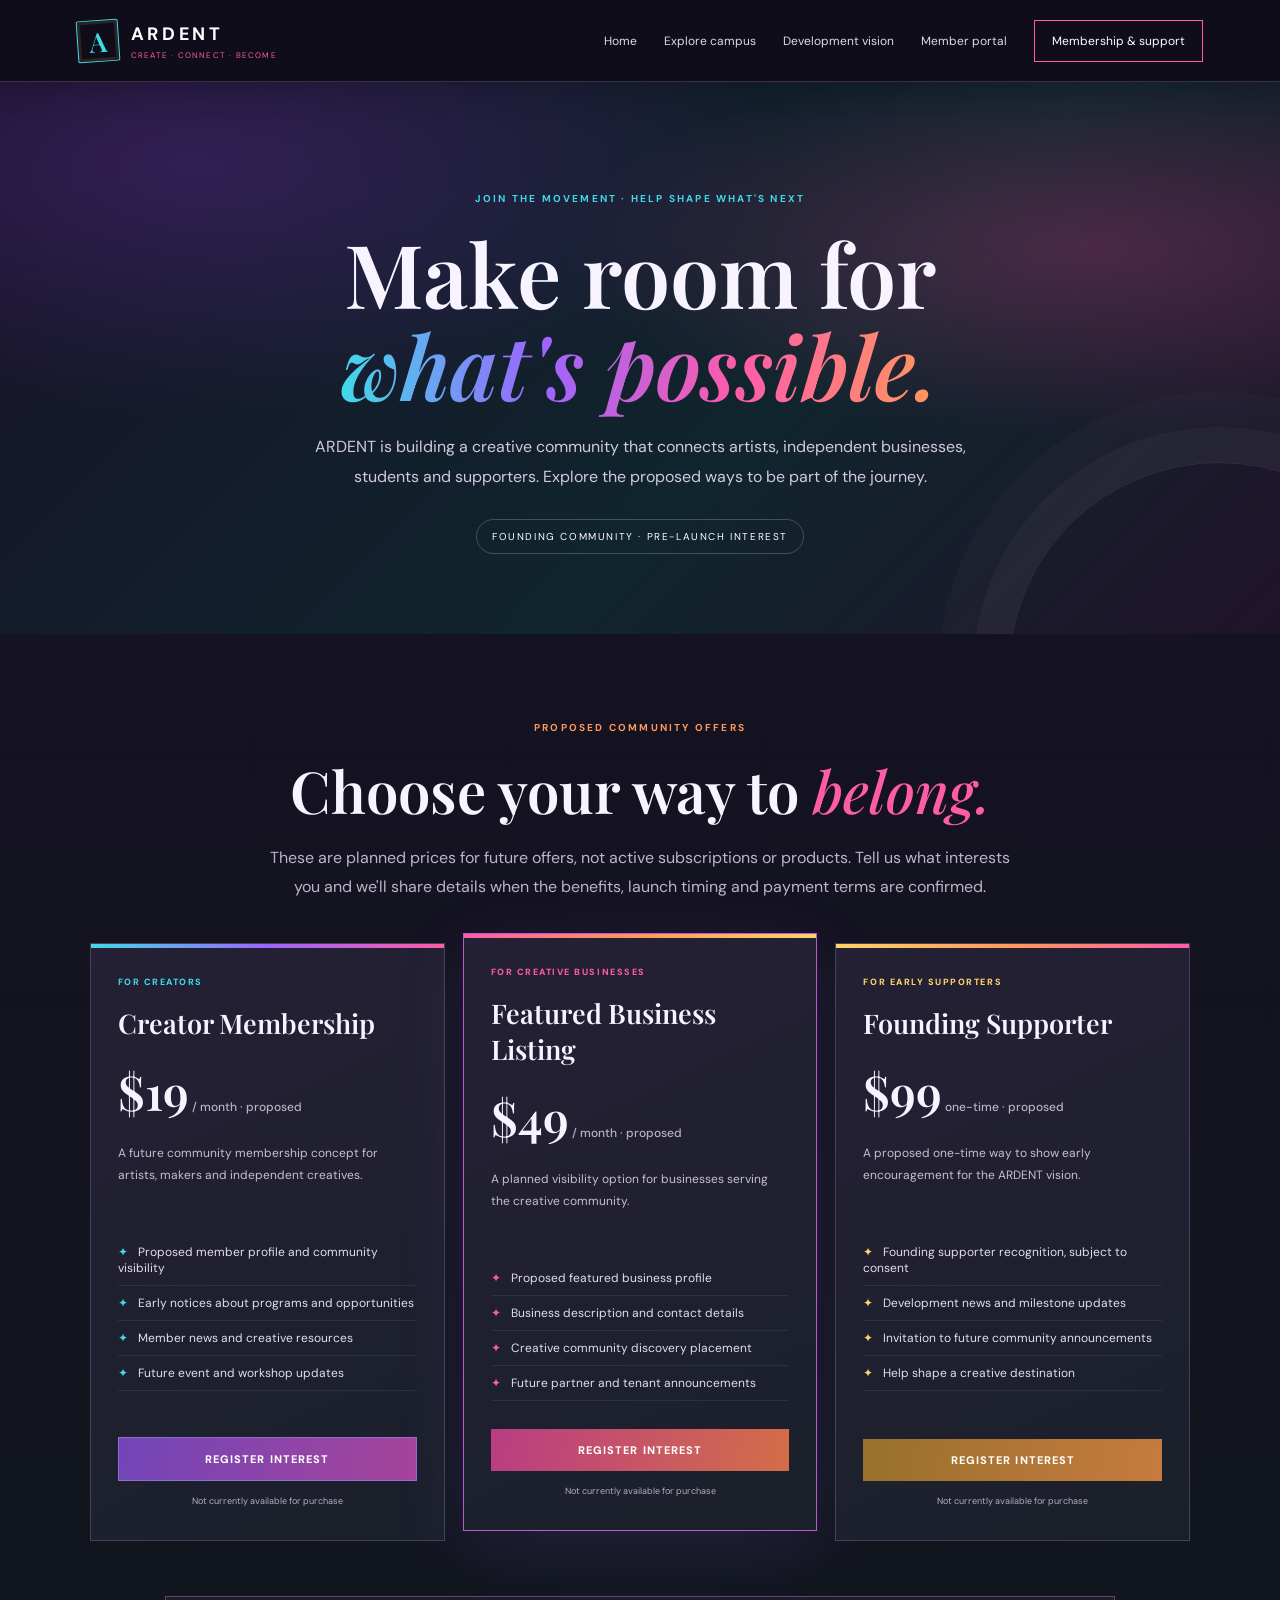
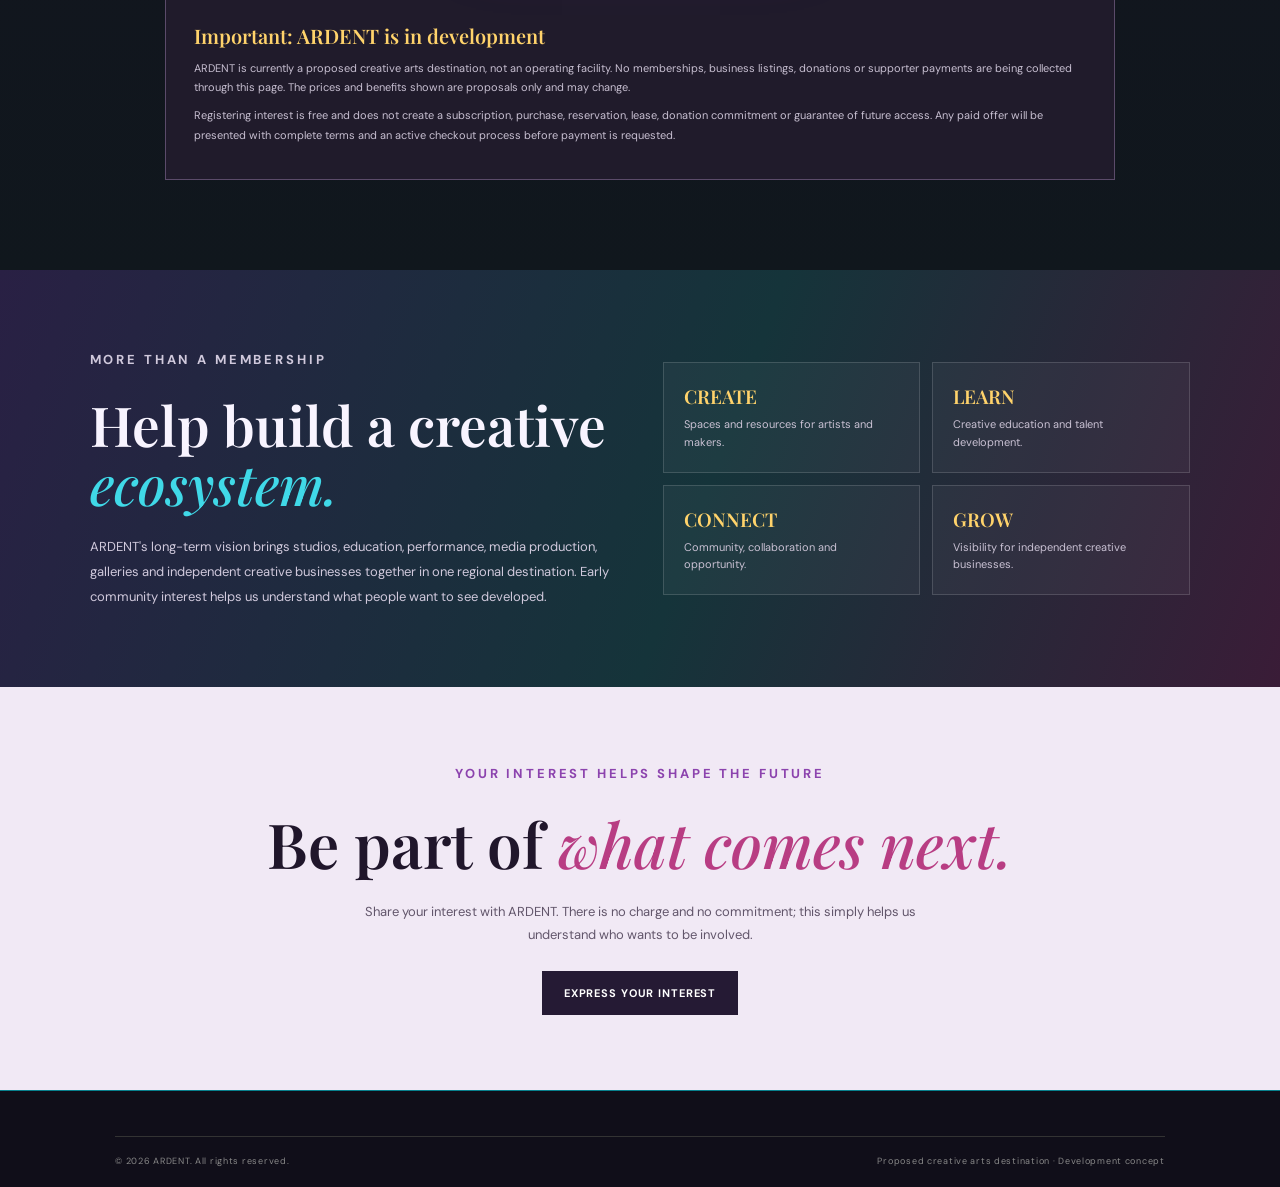
==== pricing.html @ 63521813 "Add ARDENT pre-launch membership and support page" ====
<!doctype html>
<html lang="en">
<head>
<meta charset="utf-8"><meta name="viewport" content="width=device-width,initial-scale=1">
<meta name="description" content="Explore proposed ARDENT creator membership, featured creative business visibility and founding supporter opportunities.">
<meta name="theme-color" content="#17121f">
<title>Join the ARDENT Community | Membership & Support</title>
<link rel="preconnect" href="https://fonts.googleapis.com"><link rel="preconnect" href="https://fonts.gstatic.com" crossorigin>
<link href="https://fonts.googleapis.com/css2?family=DM+Sans:wght@400;500;600;700;800&family=Playfair+Display:wght@500;600;700&display=swap" rel="stylesheet">
<link rel="stylesheet" href="styles.css">
<style>
:root{--violet:#9b65ff;--pink:#ff5ca8;--cyan:#40d9e8;--orange:#ff985c;--gold:#ffd36b}
body{background:#100e19;color:#f8f4ff}.site-header{background:rgba(16,14,25,.96);border-bottom-color:#383044}.brand-mark{border-color:var(--cyan);color:var(--cyan)}.brand small{color:var(--pink)}.nav a:hover{color:var(--cyan)}.nav-cta{border-color:var(--pink);color:#fff}
.pricing-hero{padding:100px 7vw 80px;text-align:center;background:radial-gradient(ellipse at 15% 15%,#6932a955,transparent 38%),radial-gradient(ellipse at 85% 30%,#e43f8b44,transparent 34%),linear-gradient(135deg,#171126,#10252e 60%,#201329);position:relative;overflow:hidden}.pricing-hero:after{content:"";position:absolute;width:420px;height:420px;border:1px solid #ffffff18;border-radius:50%;right:-150px;bottom:-250px;box-shadow:0 0 0 35px #ffffff08,0 0 0 70px #ffffff05}.pricing-hero .eyebrow{color:var(--cyan)}.pricing-hero h1{font:600 clamp(48px,7vw,88px)/1.04 "Playfair Display";max-width:900px;margin:22px auto}.pricing-hero h1 em{background:linear-gradient(90deg,var(--cyan),var(--violet),var(--pink),var(--orange));background-clip:text;color:transparent}.pricing-hero p:not(.eyebrow){max-width:690px;margin:0 auto;color:#d1c9e1;line-height:1.85;font-size:16px}.prelaunch-pill{display:inline-flex;margin-top:28px;padding:10px 15px;border:1px solid #ffffff35;border-radius:30px;color:#fff;font-size:10px;letter-spacing:.16em}
.pricing-main{padding:75px 7vw 90px;background:linear-gradient(180deg,#151221,#10171d)}.pricing-heading{text-align:center;max-width:760px;margin:0 auto 42px}.pricing-heading .eyebrow{color:var(--orange)}.pricing-heading h2{font-size:clamp(38px,5vw,58px)}.pricing-heading h2 em{color:var(--pink)}.pricing-heading p{color:#bcb5c9;line-height:1.8}.pricing-grid{display:grid;grid-template-columns:repeat(3,1fr);gap:18px;max-width:1200px;margin:auto}.price-card{position:relative;padding:32px 27px 30px;background:linear-gradient(155deg,#252035,#1a202a);border:1px solid #49405b;min-height:430px;display:flex;flex-direction:column;overflow:hidden}.price-card:before{content:"";position:absolute;top:0;left:0;right:0;height:4px;background:linear-gradient(90deg,var(--cyan),var(--violet),var(--pink))}.price-card:nth-child(2):before{background:linear-gradient(90deg,var(--pink),var(--orange),var(--gold))}.price-card:nth-child(3):before{background:linear-gradient(90deg,var(--gold),var(--orange),var(--pink))}.price-card.featured{transform:translateY(-10px);border-color:#b75bce;box-shadow:0 20px 65px #9b65ff20}.card-label{font-size:9px;letter-spacing:.17em;color:var(--cyan);font-weight:800}.price-card:nth-child(2) .card-label{color:var(--pink)}.price-card:nth-child(3) .card-label{color:var(--gold)}.price-card h3{font:600 27px "Playfair Display";margin:17px 0 10px}.price{font:600 48px "Playfair Display";margin:8px 0}.price small{font:500 12px "DM Sans";color:#b8b0c5}.price-card>p{font-size:12px;color:#c6bfd1;line-height:1.8;min-height:65px}.price-card ul{list-style:none;padding:0;margin:15px 0 28px}.price-card li{font-size:12px;color:#e3ddec;padding:9px 0;border-bottom:1px solid #ffffff12}.price-card li:before{content:"✦";color:var(--cyan);margin-right:10px}.price-card:nth-child(2) li:before{color:var(--pink)}.price-card:nth-child(3) li:before{color:var(--gold)}.interest-button{display:block;text-align:center;margin-top:auto;padding:14px 12px;border:1px solid #8f6bd2;background:linear-gradient(100deg,#7145b8,#a6449a);color:white;font-weight:800;font-size:11px;letter-spacing:.1em}.price-card:nth-child(2) .interest-button{background:linear-gradient(100deg,#b83d83,#d56d48);border:0}.price-card:nth-child(3) .interest-button{background:linear-gradient(100deg,#98702c,#c77b3e);border:0}.price-card .not-for-sale{font-size:9px;color:#b5adbf;text-align:center;margin:12px 0 0;min-height:0}
.value-band{padding:65px 7vw;background:linear-gradient(110deg,#292044,#15343a 55%,#3a1c37);display:grid;grid-template-columns:1fr 1fr;gap:45px;align-items:center}.value-band h2{font-size:clamp(36px,4.5vw,55px)}.value-band h2 em{color:var(--cyan)}.value-band p{color:#d0c9dc;font-size:13px;line-height:1.9}.value-points{display:grid;grid-template-columns:1fr 1fr;gap:12px}.value-points div{padding:20px;border:1px solid #ffffff25;background:#ffffff0a}.value-points b{display:block;font:600 19px "Playfair Display";color:var(--gold)}.value-points span{display:block;color:#c9c1d3;font-size:11px;margin-top:7px;line-height:1.6}
.transparency{max-width:950px;margin:55px auto 0;padding:25px 28px;border:1px solid #5b4b6a;background:#201b2b}.transparency h3{font:600 20px "Playfair Display";color:var(--gold);margin:0 0 10px}.transparency p{font-size:11px;line-height:1.8;color:#c7bfd1;margin:8px 0}
.page-cta{padding:75px 7vw;text-align:center;background:#f1e9f5;color:#20162b}.page-cta .eyebrow{color:#8c43ae}.page-cta h2{font-size:clamp(40px,5vw,62px)}.page-cta h2 em{color:#b83d83}.page-cta p{max-width:620px;margin:0 auto 25px;color:#62566b;line-height:1.8;font-size:13px}.page-cta .button{background:#251a34;color:white;border:0}
footer{background:#100e19;color:#eee}
@media(max-width:900px){.pricing-grid{grid-template-columns:1fr;max-width:560px}.price-card.featured{transform:none}.value-band{grid-template-columns:1fr;gap:20px}}
@media(max-width:700px){.pricing-hero{padding:75px 7vw 65px}.pricing-main{padding:55px 6vw}.value-band{padding:55px 7vw}.value-points{grid-template-columns:1fr 1fr}}
</style>
</head>
<body>
<header class="site-header"><a class="brand" href="index.html"><span class="brand-mark">A</span><span><b>ARDENT</b><small>CREATE · CONNECT · BECOME</small></span></a><button class="menu-toggle" type="button" aria-label="Open menu" aria-controls="primary-navigation" aria-expanded="false">☰</button><nav class="nav" id="primary-navigation"><a href="index.html">Home</a><a href="experience.html">Explore campus</a><a href="development.html">Development vision</a><a href="portal.html">Member portal</a><a class="nav-cta" href="#offers">Membership & support</a></nav></header>
<main>
<section class="pricing-hero"><p class="eyebrow">JOIN THE MOVEMENT · HELP SHAPE WHAT'S NEXT</p><h1>Make room for<br><em>what's possible.</em></h1><p>ARDENT is building a creative community that connects artists, independent businesses, students and supporters. Explore the proposed ways to be part of the journey.</p><span class="prelaunch-pill">FOUNDING COMMUNITY · PRE-LAUNCH INTEREST</span></section>
<section class="pricing-main" id="offers"><div class="pricing-heading"><p class="eyebrow">PROPOSED COMMUNITY OFFERS</p><h2>Choose your way to <em>belong.</em></h2><p>These are planned prices for future offers, not active subscriptions or products. Tell us what interests you and we'll share details when the benefits, launch timing and payment terms are confirmed.</p></div>
<div class="pricing-grid">
<article class="price-card"><span class="card-label">FOR CREATORS</span><h3>Creator Membership</h3><div class="price">$19<small> / month · proposed</small></div><p>A future community membership concept for artists, makers and independent creatives.</p><ul><li>Proposed member profile and community visibility</li><li>Early notices about programs and opportunities</li><li>Member news and creative resources</li><li>Future event and workshop updates</li></ul><a class="interest-button" href="index.html#connect">REGISTER INTEREST</a><p class="not-for-sale">Not currently available for purchase</p></article>
<article class="price-card featured"><span class="card-label">FOR CREATIVE BUSINESSES</span><h3>Featured Business Listing</h3><div class="price">$49<small> / month · proposed</small></div><p>A planned visibility option for businesses serving the creative community.</p><ul><li>Proposed featured business profile</li><li>Business description and contact details</li><li>Creative community discovery placement</li><li>Future partner and tenant announcements</li></ul><a class="interest-button" href="index.html#connect">REGISTER INTEREST</a><p class="not-for-sale">Not currently available for purchase</p></article>
<article class="price-card"><span class="card-label">FOR EARLY SUPPORTERS</span><h3>Founding Supporter</h3><div class="price">$99<small> one-time · proposed</small></div><p>A proposed one-time way to show early encouragement for the ARDENT vision.</p><ul><li>Founding supporter recognition, subject to consent</li><li>Development news and milestone updates</li><li>Invitation to future community announcements</li><li>Help shape a creative destination</li></ul><a class="interest-button" href="index.html#connect">REGISTER INTEREST</a><p class="not-for-sale">Not currently available for purchase</p></article>
</div>
<div class="transparency"><h3>Important: ARDENT is in development</h3><p>ARDENT is currently a proposed creative arts destination, not an operating facility. No memberships, business listings, donations or supporter payments are being collected through this page. The prices and benefits shown are proposals only and may change.</p><p>Registering interest is free and does not create a subscription, purchase, reservation, lease, donation commitment or guarantee of future access. Any paid offer will be presented with complete terms and an active checkout process before payment is requested.</p></div>
</section>
<section class="value-band"><div><p class="eyebrow">MORE THAN A MEMBERSHIP</p><h2>Help build a creative<br><em>ecosystem.</em></h2><p>ARDENT's long-term vision brings studios, education, performance, media production, galleries and independent creative businesses together in one regional destination. Early community interest helps us understand what people want to see developed.</p></div><div class="value-points"><div><b>CREATE</b><span>Spaces and resources for artists and makers.</span></div><div><b>LEARN</b><span>Creative education and talent development.</span></div><div><b>CONNECT</b><span>Community, collaboration and opportunity.</span></div><div><b>GROW</b><span>Visibility for independent creative businesses.</span></div></div></section>
<section class="page-cta"><p class="eyebrow">YOUR INTEREST HELPS SHAPE THE FUTURE</p><h2>Be part of <em>what comes next.</em></h2><p>Share your interest with ARDENT. There is no charge and no commitment; this simply helps us understand who wants to be involved.</p><a class="button" href="index.html#connect">EXPRESS YOUR INTEREST</a></section>
</main>
<footer><div class="footer-bottom"><span>© <span id="year"></span> ARDENT. All rights reserved.</span><span>Proposed creative arts destination · Development concept</span></div></footer>
<script>
const menuButton=document.querySelector('.menu-toggle'),nav=document.querySelector('.nav');
menuButton?.addEventListener('click',()=>{const open=nav.classList.toggle('open');menuButton.setAttribute('aria-expanded',String(open));menuButton.setAttribute('aria-label',open?'Close menu':'Open menu')});
document.querySelectorAll('.nav a').forEach(a=>a.addEventListener('click',()=>{nav.classList.remove('open');menuButton?.setAttribute('aria-expanded','false')}));
document.addEventListener('keydown',e=>{if(e.key==='Escape'){nav?.classList.remove('open');menuButton?.setAttribute('aria-expanded','false')}});
document.getElementById('year').textContent=new Date().getFullYear();
</script>
</body></html>
---- styles.css ----
*{box-sizing:border-box}html{scroll-behavior:smooth}body{margin:0;background:#f3f0e9;color:#191a1b;font-family:"DM Sans",sans-serif}a{color:inherit;text-decoration:none}.site-header{height:82px;padding:0 6vw;display:flex;align-items:center;justify-content:space-between;background:#111314;color:#fff;position:sticky;top:0;z-index:20;border-bottom:1px solid #343536}.brand{display:flex;align-items:center;gap:12px}.brand-mark{width:42px;height:42px;border:1px solid #c5a66b;color:#d3b77d;display:grid;place-items:center;font:600 27px "Playfair Display";transform:rotate(-4deg)}.brand b{display:block;letter-spacing:.2em;font-size:18px}.brand small{display:block;font-size:8px;letter-spacing:.15em;color:#c5a66b;margin-top:4px}.nav{display:flex;align-items:center;gap:27px;font-size:12px;color:#ddd}.nav a:hover{color:#d8bd83}.nav-cta{border:1px solid #b99b61;padding:12px 17px;color:#e3c98f}.menu-toggle{display:none;background:none;border:0;color:white;font-size:25px}.hero{min-height:690px;position:relative;display:flex;align-items:center;background:#151719 url("https://images.unsplash.com/photo-1506157786151-b8491531f063?auto=format&fit=crop&w=2200&q=90") center/cover;color:white}.hero-shade{position:absolute;inset:0;background:linear-gradient(90deg,rgba(8,10,11,.92),rgba(8,10,11,.58) 52%,rgba(8,10,11,.15))}.hero-content{position:relative;padding:100px 10vw;max-width:900px}.eyebrow{font-size:10px;letter-spacing:.22em;color:#b59457;font-weight:700}.hero h1,h2{font:600 clamp(42px,6vw,76px)/1.08 "Playfair Display",serif;margin:22px 0}.hero h1 em,h2 em{color:#c6a66a;font-weight:500}.hero-copy{max-width:560px;color:#d3d1cb;font-size:17px;line-height:1.8}.hero-actions{display:flex;gap:14px;margin-top:34px;flex-wrap:wrap}.button{display:inline-flex;align-items:center;justify-content:center;padding:15px 22px;font:700 11px "DM Sans";letter-spacing:.08em;text-transform:uppercase;border:1px solid transparent;cursor:pointer}.gold{background:#c4a568;color:#171717}.gold:hover{background:#d9bd83}.outline{border-color:#d0b477;color:#fff}.hero-note{position:absolute;bottom:24px;left:6vw;right:6vw;display:flex;justify-content:space-between;color:#c8c4bb;font-size:9px;letter-spacing:.17em}.section{padding:105px 9vw}.intro{text-align:center;max-width:1100px;margin:auto}.intro h2,.support-section h2{font-size:clamp(40px,5vw,62px)}.lead{max-width:720px;margin:0 auto;color:#696966;line-height:1.9;font-size:16px}.stat-row{display:grid;grid-template-columns:repeat(4,1fr);margin-top:60px;border-top:1px solid #d5d0c5;padding-top:28px}.stat-row div{display:flex;flex-direction:column;gap:8px}.stat-row strong{font:600 18px "Playfair Display";letter-spacing:.12em}.stat-row span{font-size:11px;color:#777}.dark-section{background:#171a1b;color:#f5f1e9}.section-head{display:flex;justify-content:space-between;align-items:end;gap:50px;margin-bottom:42px}.section-head h2{font-size:clamp(40px,5vw,60px);margin-bottom:0}.section-head>p{max-width:360px;color:#aaa;line-height:1.8;font-size:13px}.space-grid{display:grid;grid-template-columns:repeat(2,1fr);gap:17px}.space-card{min-height:310px;padding:28px;display:flex;flex-direction:column;justify-content:end;background:linear-gradient(0deg,rgba(0,0,0,.88),rgba(0,0,0,.06)),var(--img) center/cover;border:1px solid #444}.space-card.wide{min-height:360px}.space-card span{font-size:9px;letter-spacing:.2em;color:#d8bb7c}.space-card h3{font:600 28px "Playfair Display";margin:12px 0 6px}.space-card p{max-width:460px;color:#d1d0cb;font-size:13px;line-height:1.7;margin:0}.fine-print{font-size:10px;color:#888;margin-top:22px}.programs{background:#eeeae1}.program-list{display:grid;grid-template-columns:repeat(3,1fr);gap:1px;background:#d4cec2;border:1px solid #d4cec2}.program-list>div{background:#f3f0e9;padding:28px;min-height:190px}.program-list span{font-size:10px;color:#b18e50}.program-list h3,.support-grid h3{font:600 23px "Playfair Display";margin:20px 0 8px}.program-list p,.support-grid p{font-size:12px;line-height:1.8;color:#6f6c66}.feature{display:grid;grid-template-columns:1fr 1fr;background:#111415;color:white;min-height:500px}.feature-image{background:url("https://images.unsplash.com/photo-1470229722913-7c0e2dbbafd3?auto=format&fit=crop&w=1300&q=85") center/cover}.feature-copy{padding:80px 8vw;align-self:center}.feature-copy h2,.artist-copy h2{font-size:clamp(40px,5vw,60px)}.feature-copy p:not(.eyebrow),.artist-copy p:not(.eyebrow){font-size:14px;line-height:1.9;color:#bbb;max-width:470px}.text-link{display:inline-block;margin-top:20px;color:#d5b675;font-size:12px}.artist-section{display:grid;grid-template-columns:1fr 1fr;gap:70px;align-items:center}.artist-photo{min-height:430px;background:url("https://images.unsplash.com/photo-1524368535928-5b5e00ddc76b?auto=format&fit=crop&w=1200&q=85") center/cover}.artist-copy p:not(.eyebrow){color:#6b6963}.dark-outline{color:#191a1b;margin-top:18px}.radio-section{background:#202425;color:white;padding:85px 9vw;display:flex;align-items:center;justify-content:space-between;gap:50px}.radio-section h2{font-size:clamp(38px,5vw,58px)}.radio-section p{color:#bbb;max-width:530px;line-height:1.8;font-size:14px}.coming{font-size:9px;letter-spacing:.2em;color:#c8a96c}.radio-art{width:290px;height:230px;border:1px solid #8e7445;display:flex;flex-direction:column;justify-content:center;align-items:center;background:radial-gradient(circle,#3b3427,#171a1b 70%);color:#d4b777}.radio-art b{font:600 35px "Playfair Display";letter-spacing:.1em;text-align:center;margin:8px}.radio-art small{font-size:8px;letter-spacing:.2em}.sound-bars{font-size:22px;letter-spacing:5px}.support-section{text-align:center}.support-section .lead{margin-bottom:45px}.support-grid{display:grid;grid-template-columns:repeat(3,1fr);gap:18px;text-align:left}.support-grid>div{padding:28px;border:1px solid #d5d0c5}.support-grid h3{margin-top:0}.connect-section{background:#1a1d1e;color:white;display:grid;grid-template-columns:1fr 1fr;gap:80px}.connect-section h2{font-size:clamp(40px,5vw,60px)}.connect-section>div>p:not(.eyebrow){color:#bbb;line-height:1.9;font-size:14px;max-width:440px}.contact-form{display:grid;gap:16px}.contact-form label{display:grid;gap:8px;font-size:11px;color:#d7d2c7}.contact-form input,.contact-form select,.contact-form textarea{width:100%;padding:14px;background:#25292a;border:1px solid #454849;color:white;font:13px "DM Sans"}.contact-form textarea{resize:vertical}.contact-form .button{width:max-content}.form-note{font-size:10px;line-height:1.6;color:#9d9d96}footer{background:#0d0f10;color:white;padding:45px 9vw 20px}footer>p{font-size:11px;color:#999;margin:18px 0 38px}.footer-bottom{display:flex;justify-content:space-between;border-top:1px solid #333;padding-top:18px;color:#888;font-size:9px;letter-spacing:.08em}
@media(max-width:900px){.nav{gap:14px}.nav a{font-size:10px}.section{padding:75px 6vw}.hero-content{padding:90px 7vw}.section-head{display:block}.section-head>p{margin-top:20px}.connect-section{gap:35px}.artist-section{gap:35px}}
@media(max-width:700px){.site-header{height:70px;padding:0 5vw}.menu-toggle{display:block}.nav{display:none;position:absolute;top:70px;left:0;right:0;background:#111314;padding:20px 6vw 28px;flex-direction:column;align-items:flex-start}.nav.open{display:flex}.hero{min-height:650px}.hero-content{padding:80px 7vw}.hero-note span:last-child{display:none}.stat-row{grid-template-columns:repeat(2,1fr);gap:28px}.space-grid,.program-list,.feature,.artist-section,.connect-section,.support-grid{grid-template-columns:1fr}.space-card,.space-card.wide{min-height:280px}.feature-image{min-height:300px}.artist-photo{min-height:330px;grid-row:1}.radio-section{padding:70px 7vw;display:block}.radio-art{margin:35px auto 0;max-width:100%}.connect-section{gap:45px}.footer-bottom{gap:12px;flex-direction:column}.hero h1{font-size:48px}}
/* ARDENT portal additions */
.portal-link{color:#d5b675}

/* Professional presentation refinements */
:root{scroll-padding-top:88px}
.site-header{box-shadow:0 8px 30px rgba(0,0,0,.16);backdrop-filter:blur(14px)}
.brand-mark{border-radius:2px;box-shadow:inset 0 0 0 3px rgba(197,166,107,.12)}
.nav a{transition:color .2s ease}
.nav a:not(.nav-cta):hover{color:#d8bd83}
.nav-cta{transition:background .2s ease,color .2s ease}
.nav-cta:hover{background:#c4a568;color:#111}
.hero{min-height:min(780px,calc(100vh - 82px));background-position:center 42%}
.hero-content{max-width:980px}
.hero h1{letter-spacing:-.035em;text-shadow:0 4px 24px rgba(0,0,0,.22)}
.hero-status{display:flex;align-items:center;gap:9px;margin-top:34px;color:#d9d4c8;font-size:9px;letter-spacing:.16em}
.status-dot{width:7px;height:7px;border-radius:50%;background:#c5a66b;box-shadow:0 0 0 5px rgba(197,166,107,.14)}
.button{transition:transform .2s ease,background .2s ease,border-color .2s ease}
.button:hover{transform:translateY(-2px)}
.space-card{position:relative;overflow:hidden;transition:transform .25s ease,border-color .25s ease}
.space-card:hover{transform:translateY(-4px);border-color:#c5a66b}
.space-card:before{content:"";position:absolute;inset:0;background:linear-gradient(0deg,rgba(0,0,0,.16),transparent 55%);pointer-events:none}
.space-card>*{position:relative}
.program-list>div,.support-grid>div{transition:transform .2s ease,box-shadow .2s ease}
.program-list>div:hover,.support-grid>div:hover{transform:translateY(-3px);box-shadow:0 12px 30px rgba(0,0,0,.07)}
.vision-section{background:#e7e2d8;display:grid;grid-template-columns:.9fr 1.1fr;gap:65px;align-items:center}
.vision-heading h2,.faq-section h2{font-size:clamp(40px,5vw,62px)}
.vision-heading>p:last-child{max-width:460px;color:#69665f;font-size:14px;line-height:1.9}
.vision-columns{display:grid;gap:12px}
.vision-columns article{padding:22px 24px;background:#f4f1ea;border-left:2px solid #b99b61}
.vision-columns span{font-size:9px;letter-spacing:.17em;color:#9b7a43}
.vision-columns h3{font:600 22px "Playfair Display";margin:10px 0 6px}
.vision-columns p{font-size:12px;line-height:1.75;color:#6f6c66;margin:0}
.faq-section{background:#f7f5f0}
.faq-section h2{margin-bottom:36px}
.faq-list{max-width:900px;border-top:1px solid #d7d1c6}
.faq-list details{border-bottom:1px solid #d7d1c6;padding:20px 4px}
.faq-list summary{cursor:pointer;list-style:none;font:600 19px "Playfair Display";position:relative;padding-right:35px}
.faq-list summary::-webkit-details-marker{display:none}
.faq-list summary:after{content:"+";position:absolute;right:8px;top:-3px;color:#a17e43;font:400 25px "DM Sans"}
.faq-list details[open] summary:after{content:"−"}
.faq-list details p{max-width:760px;color:#69665f;font-size:13px;line-height:1.85;margin:14px 0 2px}
.contact-form input:focus,.contact-form select:focus,.contact-form textarea:focus,.portal-card input:focus,.portal-card select:focus,.portal-card textarea:focus{outline:2px solid #c5a66b;outline-offset:2px}
footer{border-top:1px solid #9a7b4a}
@media(max-width:700px){.hero{min-height:650px}.hero-status{font-size:8px;line-height:1.6}.vision-section{grid-template-columns:1fr;gap:30px}.faq-list summary{font-size:17px}}
@media(prefers-reduced-motion:reduce){html{scroll-behavior:auto}*,*:before,*:after{transition:none!important;animation:none!important}}

/* Immersive destination experience */
.experience-band{padding:90px 9vw;background:#d9d1c2;display:grid;grid-template-columns:1fr 1fr;gap:8vw;align-items:center}
.experience-band h2,.roadmap-section h2,.footer-cta h2{font:600 clamp(42px,5vw,64px)/1.08 "Playfair Display";margin:18px 0}
.experience-band h2 em,.roadmap-section h2 em,.footer-cta h2 em{color:#9b7942}
.experience-band p,.roadmap-section>div>p:not(.eyebrow){max-width:520px;color:#5f5b54;line-height:1.9;font-size:14px}
.experience-stats{display:grid;grid-template-columns:1fr 1fr;gap:12px}
.experience-stats div{padding:24px;background:rgba(255,255,255,.48);border:1px solid rgba(125,99,57,.2)}
.experience-stats b{display:block;font:600 23px "Playfair Display";letter-spacing:.1em}
.experience-stats span{display:block;margin-top:7px;color:#68645c;font-size:11px}
.space-explorer{margin:0 0 45px;border:1px solid #494949;background:#202425}
.explorer-tabs{display:flex;flex-wrap:wrap;border-bottom:1px solid #494949}
.explorer-tab{padding:17px 22px;border:0;border-right:1px solid #494949;background:transparent;color:#bbb;font:600 11px "DM Sans";cursor:pointer}
.explorer-tab.active{background:#c4a568;color:#171717}
.explorer-panel{display:grid;grid-template-columns:.9fr 1.1fr;min-height:300px;transition:opacity .18s ease}
.explorer-panel.changing{opacity:.45}
.explorer-panel>div{padding:38px;align-self:center}
.explorer-panel h3{font:600 36px "Playfair Display";margin:13px 0}
.explorer-panel p{color:#c4c1b9;line-height:1.8;font-size:13px}
.explorer-panel small{color:#c5a66b;font-size:9px;letter-spacing:.16em}
.explorer-panel img{width:100%;height:100%;min-height:300px;object-fit:cover}
.roadmap-section{background:#eeeae1;display:grid;grid-template-columns:.8fr 1.2fr;gap:8vw;align-items:center}
.roadmap{border-top:1px solid #d0c8b9}
.roadmap article{display:grid;grid-template-columns:38px 1fr auto;gap:15px;align-items:center;padding:22px 0;border-bottom:1px solid #d0c8b9}
.roadmap article>span{font:600 20px "Playfair Display";color:#a17e43}
.roadmap article b{font-size:10px;letter-spacing:.13em}
.roadmap article p{font-size:11px;color:#77736c;margin:7px 0 0;line-height:1.6}
.roadmap article small{font-size:8px;letter-spacing:.1em;color:#987a4c}
.footer-cta{padding:30px 0 55px;margin-bottom:35px;border-bottom:1px solid #353535}
.footer-cta h2{color:#f5f1e9}
@media(max-width:700px){.experience-band,.roadmap-section{grid-template-columns:1fr;gap:30px}.experience-band{padding:65px 7vw}.explorer-tabs{display:grid;grid-template-columns:1fr 1fr}.explorer-tab{border-bottom:1px solid #494949;padding:14px 9px}.explorer-panel{grid-template-columns:1fr}.explorer-panel img{grid-row:1;min-height:220px;max-height:260px}.explorer-panel>div{padding:25px}.roadmap article{grid-template-columns:28px 1fr}.roadmap article small{grid-column:2}.experience-stats{gap:8px}.experience-stats div{padding:18px}}


/* ARDENT destination-level experience */
.pathways-section{background:#171a1b;color:#f4f0e8}
.pathways-heading{max-width:760px;margin-bottom:44px}
.pathways-heading h2{font-size:clamp(42px,5.2vw,66px)}
.pathways-heading>p:last-child{max-width:590px;color:#bcb9b1;line-height:1.9;font-size:14px}
.pathways-grid{display:grid;grid-template-columns:repeat(4,1fr);gap:12px}
.pathway-card{min-height:300px;padding:25px 22px;display:flex;flex-direction:column;align-items:flex-start;text-align:left;background:#222728;border:1px solid #414545;color:#f4f0e8;cursor:pointer;transition:transform .25s ease,border-color .25s ease,background .25s ease}
.pathway-card:hover,.pathway-card:focus-visible{transform:translateY(-5px);border-color:#c5a66b;background:#292d2d;outline:none}
.pathway-number{font-size:9px;letter-spacing:.17em;color:#c5a66b}
.pathway-icon{font:400 38px "Playfair Display";color:#d4b777;margin:28px 0 17px}
.pathway-card strong{font:600 22px "Playfair Display";margin-bottom:10px}
.pathway-card>span:not(.pathway-number):not(.pathway-icon){font-size:11px;line-height:1.8;color:#bdbab2}
.pathway-card>b{font-size:8px;letter-spacing:.12em;color:#d4b777;margin-top:auto;padding-top:24px}
@media(max-width:900px){.pathways-grid{grid-template-columns:repeat(2,1fr)}}
@media(max-width:520px){.pathways-grid{grid-template-columns:1fr}.pathway-card{min-height:245px}}

/* Destination experience: tour, conceptual floor plan and department pages */
.immersive-section{background:#f7f5f0}.tour-feature{background:#171a1b;color:#fff}.tour-feature>img{display:block;width:100%;height:420px;object-fit:cover;opacity:.88}.tour-caption{display:grid;grid-template-columns:90px 1fr auto;gap:20px;align-items:center;padding:24px 28px}.tour-caption>span{font-size:10px;color:#c5a66b;letter-spacing:.15em}.tour-caption h3{font:600 27px 'Playfair Display';margin:0 0 6px}.tour-caption p{font-size:12px;color:#bbb;margin:0;line-height:1.7}.tour-controls{display:flex;gap:8px}.tour-controls button{width:42px;height:42px;border:1px solid #b99b61;background:none;color:#e0c58d;font-size:20px;cursor:pointer}.tour-dots{display:flex;gap:8px;margin-top:15px}.tour-dot{width:27px;height:4px;border:0;background:#c9c2b4;cursor:pointer}.tour-dot.active{background:#a17e43}.floorplan-section,.portal-paths{background:#202425;color:#f5f1e9}.floorplan-wrap{display:grid;grid-template-columns:1.5fr .7fr;gap:25px}.floorplan-map{min-height:420px;position:relative;background:#303637;background-image:linear-gradient(#ffffff0b 1px,transparent 1px),linear-gradient(90deg,#ffffff0b 1px,transparent 1px);background-size:22px 22px;border:1px solid #555}.plan-zone{position:absolute;left:var(--x);top:var(--y);width:var(--w);height:var(--h);border:1px solid #c5a66b;background:#c5a66b20;color:#f4ead4;font:700 9px 'DM Sans';letter-spacing:.08em;padding:7px;cursor:pointer}.plan-zone.active,.plan-zone:hover{background:#c5a66b;color:#171a1b}.plan-detail{padding:30px;background:#2a3030;border:1px solid #4a5050;display:flex;flex-direction:column;justify-content:center}.plan-detail h3{font:600 31px 'Playfair Display';margin:15px 0}.plan-detail p{font-size:13px;line-height:1.8;color:#c4c1b9}.plan-detail small{margin-top:20px;font-size:8px;letter-spacing:.13em;color:#c5a66b}.department-section{background:#e9e4da}.department-section h2,.portal-paths h2{font-size:clamp(42px,5vw,64px)}.department-grid{display:grid;grid-template-columns:repeat(3,1fr);gap:1px;background:#d1c9ba;border:1px solid #d1c9ba;margin-top:35px}.department-grid article{background:#f3f0e9;padding:28px;min-height:190px}.department-grid article>span{font-size:10px;color:#a17e43}.department-grid h3{font:600 23px 'Playfair Display';margin:20px 0 8px}.department-grid p{font-size:12px;line-height:1.8;color:#6f6c66}.portal-path-grid{display:grid;grid-template-columns:repeat(4,1fr);gap:12px;margin-top:35px}.portal-path-grid a{padding:23px;border:1px solid #4a4d4b;background:#222728}.portal-path-grid a:hover{border-color:#c5a66b}.portal-path-grid b,.portal-path-grid span{display:block}.portal-path-grid b{font-size:10px;letter-spacing:.13em;color:#d4b777}.portal-path-grid span{font-size:11px;color:#c2beb5;margin-top:12px;line-height:1.7}@media(max-width:800px){.floorplan-wrap{grid-template-columns:1fr}.floorplan-map{min-height:370px}.portal-path-grid{grid-template-columns:repeat(2,1fr)}.department-grid{grid-template-columns:repeat(2,1fr)}.tour-caption{grid-template-columns:1fr auto}.tour-caption>span{grid-column:1/-1}.tour-feature>img{height:290px}}@media(max-width:520px){.department-grid,.portal-path-grid{grid-template-columns:1fr}.floorplan-map{min-height:320px}.plan-zone{font-size:7px;letter-spacing:0}.tour-caption{padding:18px}.tour-caption h3{font-size:22px}}

/* ARDENT ARTISTIC PALETTE — expressive jewel tones, warm paper and gallery-inspired accents */
:root{--ardent-ink:#191725;--ardent-plum:#30233d;--ardent-teal:#286b68;--ardent-coral:#d97761;--ardent-amber:#e5b85f;--ardent-lilac:#b7a2c9;--ardent-paper:#f5f0e7;--ardent-line:rgba(48,35,61,.18)}
body{background:var(--ardent-paper);color:var(--ardent-ink)}
.site-header{background:var(--ardent-ink);border-bottom-color:rgba(183,162,201,.3)}
.brand-mark{border-color:var(--ardent-amber);color:var(--ardent-amber);box-shadow:inset 0 0 0 3px rgba(229,184,95,.13)}
.brand small,.nav-cta,.portal-link{color:var(--ardent-amber)}
.nav a:hover,.nav a:not(.nav-cta):hover{color:#e8a08b}.nav-cta{border-color:var(--ardent-amber)}.nav-cta:hover{background:var(--ardent-amber);color:var(--ardent-ink)}
.hero-shade{background:linear-gradient(100deg,rgba(25,23,37,.94),rgba(48,35,61,.70) 52%,rgba(40,107,104,.22))}
.eyebrow,.dev-kicker,.x-hero .eyebrow{color:var(--ardent-coral)}
.hero h1 em,h2 em,.dev-hero h1 em,.x-hero h1 em{color:var(--ardent-amber)}
.gold{background:var(--ardent-amber);color:var(--ardent-ink)}.gold:hover{background:#f0cc7c}.outline{border-color:var(--ardent-lilac)}
.hero-status .status-dot{background:var(--ardent-coral);box-shadow:0 0 0 5px rgba(217,119,97,.18)}
.experience-band{background:linear-gradient(125deg,#e7d9c9 0%,#d7d2df 52%,#c9dfd9 100%)}
.experience-band h2 em,.roadmap-section h2 em,.footer-cta h2 em{color:var(--ardent-teal)}
.experience-stats div{background:rgba(255,255,255,.58);border-color:rgba(48,35,61,.16)}
.dark-section,.pathways-section,.floorplan-section,.portal-paths{background:var(--ardent-ink);color:#f8f3ed}
.space-explorer,.tour-feature{background:var(--ardent-plum);border-color:rgba(183,162,201,.35)}
.explorer-tab.active{background:var(--ardent-teal);color:#fff}
.space-card{border-color:rgba(229,184,95,.42)}.space-card span,.coming,.text-link{color:var(--ardent-amber)}
.programs,.department-section{background:#eee7dc}.program-list{background:#d6c8c0;border-color:#d6c8c0}
.program-list>div,.department-grid article{background:#faf6ef}.program-list span,.department-grid article>span{color:var(--ardent-teal)}
.feature,.radio-section{background:var(--ardent-plum)}
.radio-art{border-color:var(--ardent-coral);background:radial-gradient(circle,#4d3a55,#211b2b 72%);color:var(--ardent-amber)}
.vision-section{background:linear-gradient(120deg,#e8e0d7,#d8e2dc)}.vision-columns article{background:#faf6ef;border-left-color:var(--ardent-coral)}
.support-grid>div{border-color:var(--ardent-line)}
.pathway-card{background:#282438;border-color:#55465f}.pathway-card:hover,.pathway-card:focus-visible{border-color:var(--ardent-coral);background:#352b43}
.pathway-number,.pathway-icon,.pathway-card>b{color:var(--ardent-amber)}
.tour-caption{background:var(--ardent-plum)}.tour-controls button{border-color:var(--ardent-coral);color:#f0c5a9}.tour-dot.active{background:var(--ardent-coral)}
.floorplan-map{background-color:#292637;border-color:#685b70}.plan-zone{border-color:var(--ardent-amber);background:rgba(229,184,95,.14)}
.plan-zone.active,.plan-zone:hover{background:var(--ardent-amber);color:var(--ardent-ink)}.plan-detail{background:#30283b;border-color:#5d5066}
.portal-path-grid a{background:#282438;border-color:#55465f}.portal-path-grid a:hover{border-color:var(--ardent-coral)}
.connect-section{background:var(--ardent-ink)}.contact-form input,.contact-form select,.contact-form textarea{background:#292637;border-color:#62566b}
.contact-form input:focus,.contact-form select:focus,.contact-form textarea:focus{outline-color:var(--ardent-coral)}
footer{background:#12111c;border-top-color:var(--ardent-teal)}
.dev-hero{background-image:linear-gradient(100deg,rgba(25,23,37,.94),rgba(48,35,61,.68)),url('https://images.unsplash.com/photo-1501386761578-eac5c94b800a?auto=format&fit=crop&w=2000&q=90')}
.dev-section.dark{background:var(--ardent-ink)}.dev-grid{background:#d8cfc6;border-color:#d8cfc6}.dev-grid article{background:#faf6ef}
.dev-grid article span,.phase span{color:var(--ardent-teal)}.model-card{background:#292438;border-color:#5c5067}
.dev-cta{background:linear-gradient(110deg,#e5b85f,#e8a08b);color:var(--ardent-ink)}
.x-hero{background-color:var(--ardent-ink)}.x-zone:hover{border-color:var(--ardent-coral)}.x-zone span,.x-zone small{color:var(--ardent-amber)}
.x-section{background:var(--ardent-ink)}.x-section.light{background:#f0e9df;color:var(--ardent-ink)}
.x-path{background:#292438;border-color:#55465f}.x-path b{color:var(--ardent-amber)}
.x-visit{background:linear-gradient(115deg,#e5b85f,#d97761);color:var(--ardent-ink)}
.faq-section{background:#f8f4ed}.faq-list summary:after{color:var(--ardent-teal)}
@media(max-width:700px){.nav{background:var(--ardent-ink)}}


/* ARDENT CREATIVE COLOR STORY — vivid, contemporary arts-district palette */
:root{
  --ardent-ink:#17152b;
  --ardent-plum:#35204f;
  --ardent-teal:#087f8c;
  --ardent-coral:#ff6b5e;
  --ardent-amber:#ffc857;
  --ardent-lilac:#c5a3ff;
  --ardent-paper:#fff7ed;
  --ardent-line:rgba(53,32,79,.2);
  --ardent-blue:#4263eb;
  --ardent-pink:#ed5ab3;
  --ardent-lime:#b8d94b;
}
body{background:var(--ardent-paper);color:var(--ardent-ink)}
.site-header{background:linear-gradient(100deg,#17152b 0%,#35204f 65%,#174d61 100%)}
.brand-mark{border-color:var(--ardent-pink);color:var(--ardent-amber)}
.brand small,.nav-cta,.portal-link{color:var(--ardent-amber)}
.nav a:hover,.nav a:not(.nav-cta):hover{color:#ff9bd8}
.hero-shade{background:linear-gradient(105deg,rgba(23,21,43,.96),rgba(53,32,79,.78) 48%,rgba(8,127,140,.35))}
.eyebrow,.dev-kicker,.x-hero .eyebrow{color:#ff8a75}
.hero h1 em,h2 em,.dev-hero h1 em,.x-hero h1 em{color:#ffc857}
.gold{background:linear-gradient(110deg,#ffc857,#ff8a75);color:#21172d}
.outline{border-color:#c5a3ff}
.experience-band{background:linear-gradient(120deg,#ffe0c2 0%,#e8d8ff 48%,#c7f0e7 100%)}
.experience-band h2 em,.roadmap-section h2 em,.footer-cta h2 em{color:#087f8c}
.dark-section,.pathways-section,.floorplan-section,.portal-paths{background:linear-gradient(130deg,#17152b,#302044 72%,#173c4b);color:#fff8f0}
.space-explorer,.tour-feature{background:#35204f;border-color:rgba(197,163,255,.45)}
.explorer-tab.active{background:#087f8c;color:white}
.space-card{border-color:rgba(255,200,87,.58)}
.space-card span,.coming,.text-link{color:#ffc857}
.programs,.department-section{background:#fff0df}
.program-list{background:#dfc8d7;border-color:#dfc8d7}
.program-list>div,.department-grid article{background:#fffaf3}
.program-list span,.department-grid article>span{color:#087f8c}
.feature,.radio-section{background:linear-gradient(120deg,#35204f,#1d5260)}
.radio-art{border-color:#ff6b5e;background:radial-gradient(circle,#61406f,#21172f 72%);color:#ffc857}
.vision-section{background:linear-gradient(120deg,#f8dfd7,#e4d8f6 55%,#d3eee5)}
.vision-columns article{background:#fffaf3;border-left-color:#ed5ab3}
.pathway-card{background:#29213e;border-color:#68527d}
.pathway-card:hover,.pathway-card:focus-visible{border-color:#ff6b5e;background:#3a2b50}
.pathway-number,.pathway-icon,.pathway-card>b{color:#ffc857}
.tour-caption{background:#35204f}
.tour-controls button{border-color:#ff6b5e;color:#ffc3b9}
.tour-dot.active{background:#ed5ab3}
.floorplan-map{background-color:#29213e;border-color:#68527d}
.plan-zone{border-color:#ffc857;background:rgba(255,200,87,.16)}
.plan-zone.active,.plan-zone:hover{background:#ffc857;color:#17152b}
.plan-detail{background:#352747;border-color:#725c85}
.portal-path-grid a{background:#29213e;border-color:#68527d}
.portal-path-grid a:hover{border-color:#ff6b5e}
.connect-section{background:linear-gradient(120deg,#17152b,#35204f)}
.contact-form input,.contact-form select,.contact-form textarea{background:#29213e;border-color:#68527d}
.contact-form input:focus,.contact-form select:focus,.contact-form textarea:focus{outline-color:#ed5ab3}
footer{background:#12101f;border-top-color:#087f8c}
.dev-hero{background-image:linear-gradient(105deg,rgba(23,21,43,.95),rgba(53,32,79,.72)),url('https://images.unsplash.com/photo-1501386761578-eac5c94b800a?auto=format&fit=crop&w=2000&q=90')}
.dev-section.dark{background:#17152b}
.dev-grid{background:#dfc8d7;border-color:#dfc8d7}
.dev-grid article{background:#fffaf3}
.dev-grid article span,.phase span{color:#087f8c}
.model-card{background:#29213e;border-color:#68527d}
.dev-cta,.x-visit{background:linear-gradient(110deg,#ffc857,#ff8a75 52%,#ed5ab3);color:#21172d}
.x-hero{background-color:#17152b}
.x-zone:hover{border-color:#ff6b5e}
.x-zone span,.x-zone small{color:#ffc857}
.x-section{background:#17152b}
.x-section.light{background:#fff0df;color:#17152b}
.x-path{background:#29213e;border-color:#68527d}
.x-path b{color:#ffc857}
.faq-section{background:#fffaf3}
.faq-list summary:after{color:#087f8c}
@media(max-width:700px){.nav{background:#21172f}}


/* ARDENT ART-DISTRICT SIGNATURE — bolder color, expressive gradients and gallery energy */
:root{
 --ardent-violet:#6d35c7;--ardent-electric:#2878ff;--ardent-hotpink:#f044a5;
 --ardent-tangerine:#ff7043;--ardent-cyan:#27c6c9;--ardent-sun:#ffd447;
}
.hero{background-color:#17152b}
.hero-shade{background:
 radial-gradient(ellipse at 78% 22%,rgba(240,68,165,.34),transparent 34%),
 radial-gradient(ellipse at 70% 85%,rgba(39,198,201,.28),transparent 36%),
 linear-gradient(105deg,rgba(23,21,43,.97),rgba(53,32,79,.76) 50%,rgba(40,120,255,.22))}
.hero h1 em{background:linear-gradient(90deg,#ffd447,#ff7043 48%,#f044a5);-webkit-background-clip:text;background-clip:text;color:transparent}
.hero .eyebrow,.section .eyebrow{color:#ff806f}
.button.gold{background:linear-gradient(105deg,#ffd447,#ff9b50 55%,#f044a5);box-shadow:0 10px 28px rgba(240,68,165,.2)}
.button.gold:hover{filter:saturate(1.2) brightness(1.08)}
.section-head h2 em,.intro h2 em{background:linear-gradient(90deg,#087f8c,#2878ff,#6d35c7);-webkit-background-clip:text;background-clip:text;color:transparent}
.intro{position:relative}
.stat-row{border-image:linear-gradient(90deg,#27c6c9,#6d35c7,#f044a5,#ffd447) 1}
.stat-row strong{color:#6d35c7}
.dark-section{background:
 radial-gradient(ellipse at 10% 0%,rgba(109,53,199,.28),transparent 35%),
 radial-gradient(ellipse at 95% 80%,rgba(39,198,201,.16),transparent 35%),#17152b}
.space-card{isolation:isolate}
.space-card:after{content:"";position:absolute;z-index:-1;inset:0;opacity:.24;background:linear-gradient(135deg,#6d35c7,transparent 45%,#f044a5);mix-blend-mode:screen;pointer-events:none}
.space-card:nth-child(3n+1){border-bottom:4px solid #27c6c9}
.space-card:nth-child(3n+2){border-bottom:4px solid #f044a5}
.space-card:nth-child(3n){border-bottom:4px solid #ffd447}
.program-list>div:nth-child(3n+1){border-top:4px solid #27c6c9}
.program-list>div:nth-child(3n+2){border-top:4px solid #f044a5}
.program-list>div:nth-child(3n){border-top:4px solid #6d35c7}
.program-list span{color:#6d35c7}
.feature{background:linear-gradient(125deg,#24163d 0%,#4a2469 50%,#075c68 100%)}
.radio-section{background:linear-gradient(115deg,#17152b,#43205e 52%,#075c68)}
.radio-art{box-shadow:0 0 0 8px rgba(240,68,165,.08),0 18px 55px rgba(0,0,0,.25)}
.support-grid>div:nth-child(3n+1){border-top:4px solid #27c6c9}
.support-grid>div:nth-child(3n+2){border-top:4px solid #f044a5}
.support-grid>div:nth-child(3n){border-top:4px solid #ffd447}
.experience-band{background:
 radial-gradient(circle at 8% 20%,rgba(255,112,67,.23),transparent 28%),
 radial-gradient(circle at 85% 75%,rgba(39,198,201,.28),transparent 30%),
 linear-gradient(115deg,#ffe7d6,#eadcff 52%,#d5f3ec)}
.experience-stats div:nth-child(4n+1){border-top:4px solid #f044a5}
.experience-stats div:nth-child(4n+2){border-top:4px solid #2878ff}
.experience-stats div:nth-child(4n+3){border-top:4px solid #27c6c9}
.experience-stats div:nth-child(4n){border-top:4px solid #ff7043}
.pathways-section{background:radial-gradient(ellipse at 90% 0%,rgba(109,53,199,.34),transparent 38%),#17152b}
.pathway-card:nth-child(4n+1){border-top:4px solid #27c6c9}
.pathway-card:nth-child(4n+2){border-top:4px solid #f044a5}
.pathway-card:nth-child(4n+3){border-top:4px solid #ffd447}
.pathway-card:nth-child(4n){border-top:4px solid #2878ff}
.pathway-icon{font-size:44px;text-shadow:0 0 24px rgba(255,212,71,.18)}
.dev-hero{background-image:linear-gradient(105deg,rgba(23,21,43,.94),rgba(109,53,199,.56) 58%,rgba(8,127,140,.36)),url('https://images.unsplash.com/photo-1501386761578-eac5c94b800a?auto=format&fit=crop&w=2000&q=90')}
.dev-grid article:nth-child(3n+1){border-top:4px solid #27c6c9}
.dev-grid article:nth-child(3n+2){border-top:4px solid #f044a5}
.dev-grid article:nth-child(3n){border-top:4px solid #ffd447}
.dev-cta,.x-visit{background:linear-gradient(105deg,#ffd447 0%,#ff7043 48%,#f044a5 100%);box-shadow:0 12px 30px rgba(240,68,165,.16)}
.x-hero{background-image:radial-gradient(ellipse at 82% 15%,rgba(240,68,165,.3),transparent 35%),linear-gradient(120deg,#17152b,#35204f 60%,#075c68)}
.x-path:nth-child(4n+1){border-top:4px solid #27c6c9}
.x-path:nth-child(4n+2){border-top:4px solid #f044a5}
.x-path:nth-child(4n+3){border-top:4px solid #ffd447}
.x-path:nth-child(4n){border-top:4px solid #2878ff}
.contact-form .button{background:linear-gradient(100deg,#ffd447,#ff7043 55%,#f044a5);color:#21172d}
footer{background:linear-gradient(115deg,#12101f,#24163d 65%,#103b48)}
@media(max-width:700px){
 .hero-shade{background:linear-gradient(105deg,rgba(23,21,43,.94),rgba(53,32,79,.76) 65%,rgba(8,127,140,.3))}
 .experience-band{background:linear-gradient(145deg,#ffe0d2,#e6d8ff 58%,#d2f2e8)}
}
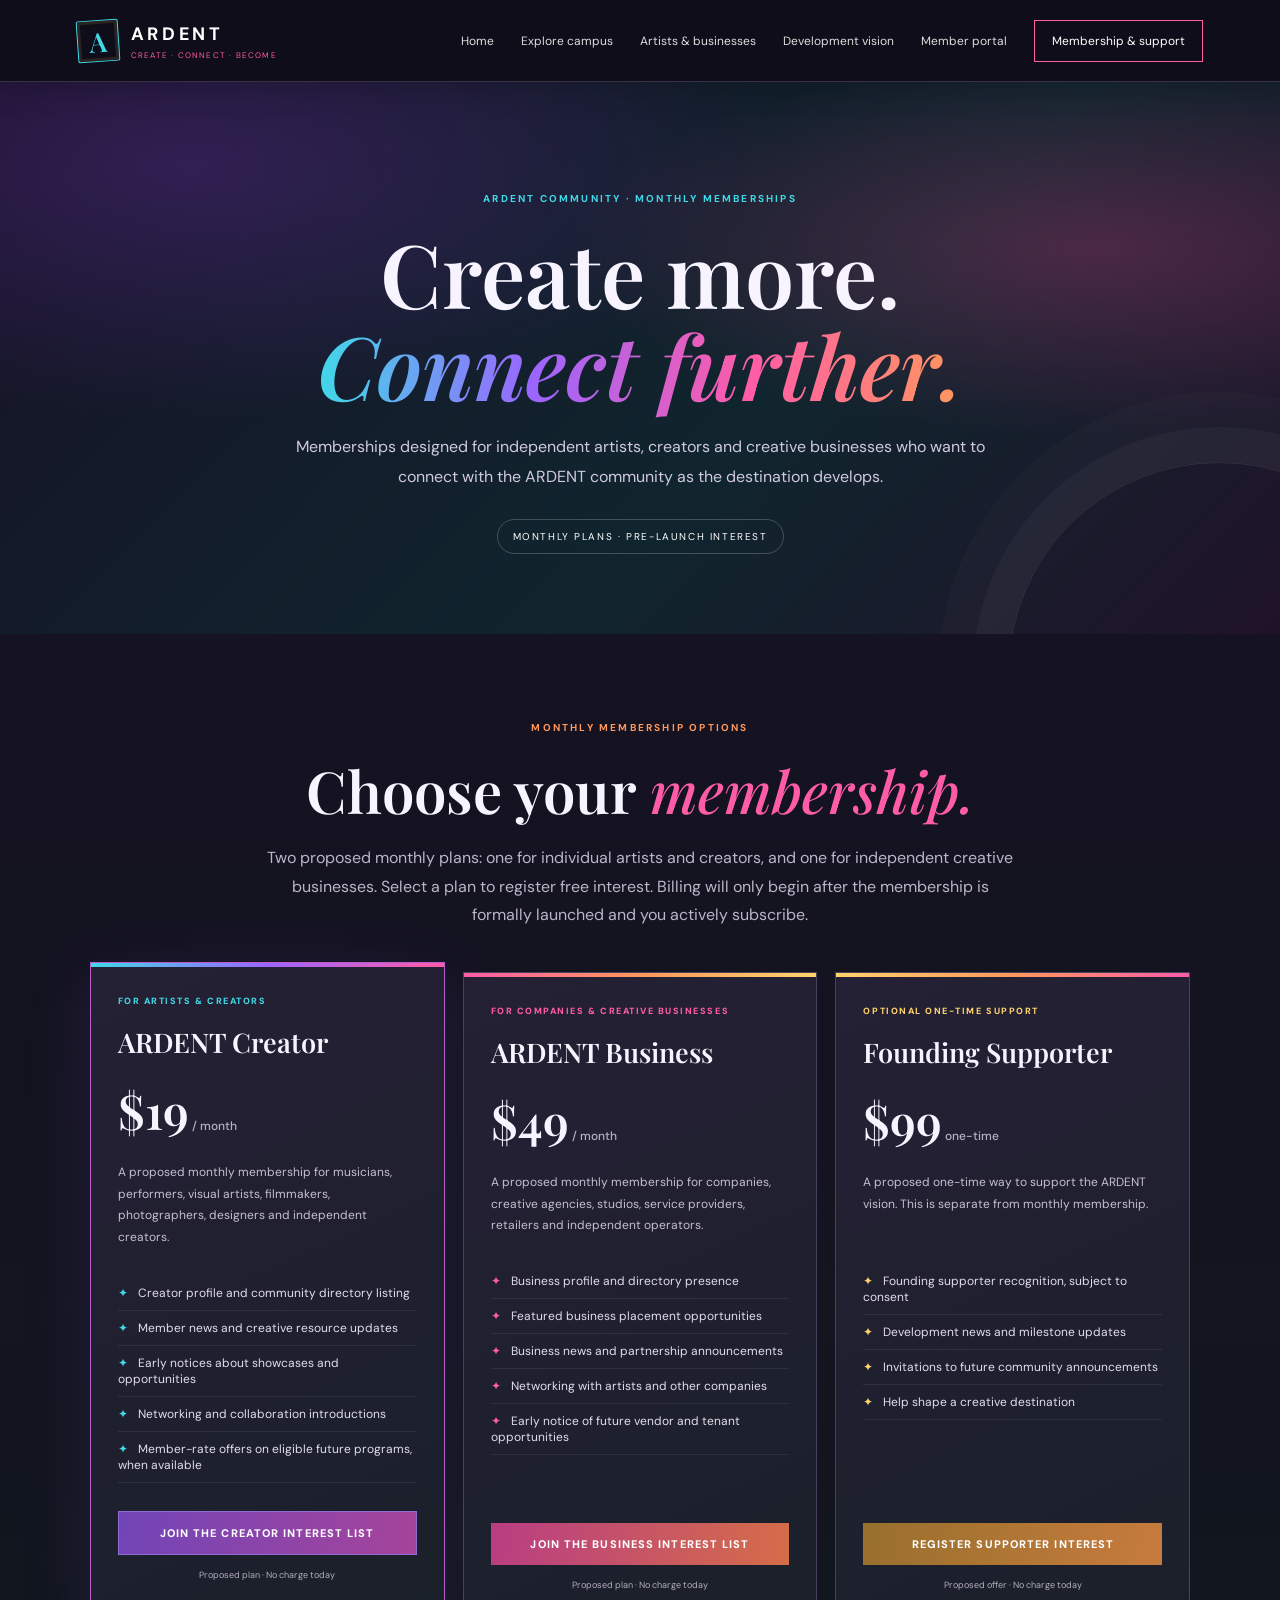
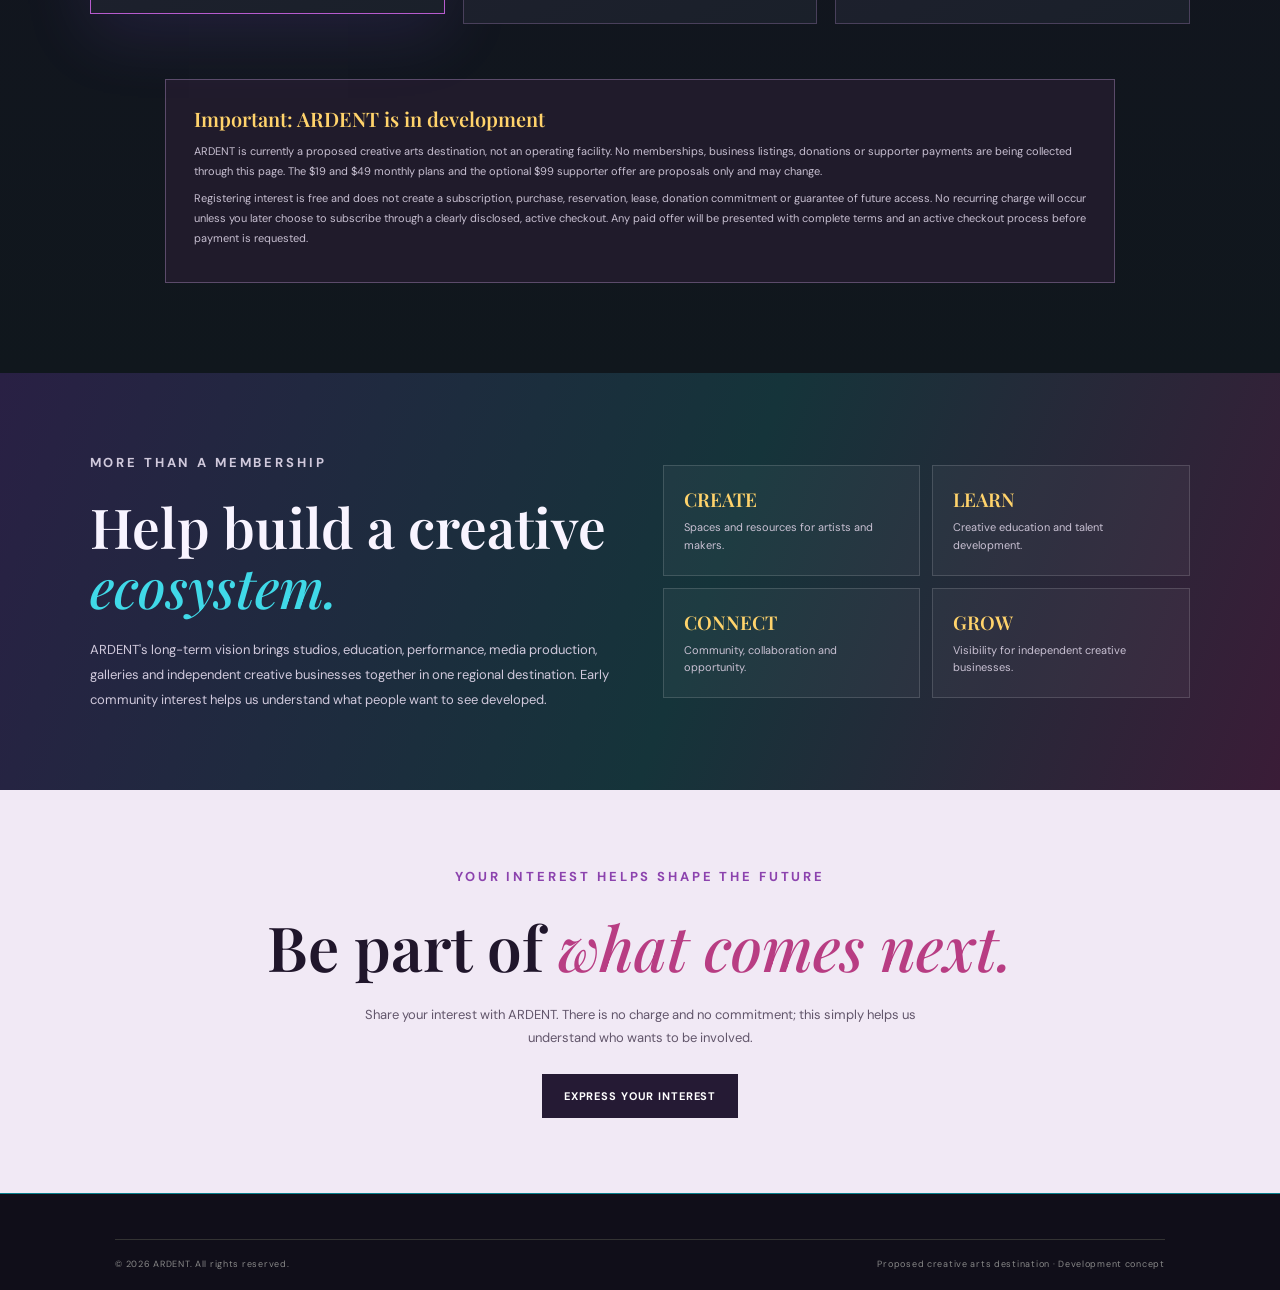
==== commit 07c4df67: "Create monthly artist and creative business membership plans" ====
--- a/pricing.html
+++ b/pricing.html
@@ -2,9 +2,9 @@
 <html lang="en">
 <head>
 <meta charset="utf-8"><meta name="viewport" content="width=device-width,initial-scale=1">
-<meta name="description" content="Explore proposed ARDENT creator membership, featured creative business visibility and founding supporter opportunities.">
+<meta name="description" content="Explore ARDENT monthly memberships for artists, creators and independent creative businesses.">
 <meta name="theme-color" content="#17121f">
-<title>Join the ARDENT Community | Membership & Support</title>
+<title>Monthly Memberships for Artists & Businesses | ARDENT</title>
 <link rel="preconnect" href="https://fonts.googleapis.com"><link rel="preconnect" href="https://fonts.gstatic.com" crossorigin>
 <link href="https://fonts.googleapis.com/css2?family=DM+Sans:wght@400;500;600;700;800&family=Playfair+Display:wght@500;600;700&display=swap" rel="stylesheet">
 <link rel="stylesheet" href="styles.css">
@@ -22,16 +22,16 @@
 </style>
 </head>
 <body>
-<header class="site-header"><a class="brand" href="index.html"><span class="brand-mark">A</span><span><b>ARDENT</b><small>CREATE · CONNECT · BECOME</small></span></a><button class="menu-toggle" type="button" aria-label="Open menu" aria-controls="primary-navigation" aria-expanded="false">☰</button><nav class="nav" id="primary-navigation"><a href="index.html">Home</a><a href="experience.html">Explore campus</a><a href="development.html">Development vision</a><a href="portal.html">Member portal</a><a class="nav-cta" href="#offers">Membership & support</a></nav></header>
+<header class="site-header"><a class="brand" href="index.html"><span class="brand-mark">A</span><span><b>ARDENT</b><small>CREATE · CONNECT · BECOME</small></span></a><button class="menu-toggle" type="button" aria-label="Open menu" aria-controls="primary-navigation" aria-expanded="false">☰</button><nav class="nav" id="primary-navigation"><a href="index.html">Home</a><a href="experience.html">Explore campus</a><a href="artists-businesses.html">Artists & businesses</a><a href="development.html">Development vision</a><a href="portal.html">Member portal</a><a class="nav-cta" href="#offers">Membership & support</a></nav></header>
 <main>
-<section class="pricing-hero"><p class="eyebrow">JOIN THE MOVEMENT · HELP SHAPE WHAT'S NEXT</p><h1>Make room for<br><em>what's possible.</em></h1><p>ARDENT is building a creative community that connects artists, independent businesses, students and supporters. Explore the proposed ways to be part of the journey.</p><span class="prelaunch-pill">FOUNDING COMMUNITY · PRE-LAUNCH INTEREST</span></section>
-<section class="pricing-main" id="offers"><div class="pricing-heading"><p class="eyebrow">PROPOSED COMMUNITY OFFERS</p><h2>Choose your way to <em>belong.</em></h2><p>These are planned prices for future offers, not active subscriptions or products. Tell us what interests you and we'll share details when the benefits, launch timing and payment terms are confirmed.</p></div>
+<section class="pricing-hero"><p class="eyebrow">ARDENT COMMUNITY · MONTHLY MEMBERSHIPS</p><h1>Create more.<br><em>Connect further.</em></h1><p>Memberships designed for independent artists, creators and creative businesses who want to connect with the ARDENT community as the destination develops.</p><span class="prelaunch-pill">MONTHLY PLANS · PRE-LAUNCH INTEREST</span></section>
+<section class="pricing-main" id="offers"><div class="pricing-heading"><p class="eyebrow">MONTHLY MEMBERSHIP OPTIONS</p><h2>Choose your <em>membership.</em></h2><p>Two proposed monthly plans: one for individual artists and creators, and one for independent creative businesses. Select a plan to register free interest. Billing will only begin after the membership is formally launched and you actively subscribe.</p></div>
 <div class="pricing-grid">
-<article class="price-card"><span class="card-label">FOR CREATORS</span><h3>Creator Membership</h3><div class="price">$19<small> / month · proposed</small></div><p>A future community membership concept for artists, makers and independent creatives.</p><ul><li>Proposed member profile and community visibility</li><li>Early notices about programs and opportunities</li><li>Member news and creative resources</li><li>Future event and workshop updates</li></ul><a class="interest-button" href="index.html#connect">REGISTER INTEREST</a><p class="not-for-sale">Not currently available for purchase</p></article>
-<article class="price-card featured"><span class="card-label">FOR CREATIVE BUSINESSES</span><h3>Featured Business Listing</h3><div class="price">$49<small> / month · proposed</small></div><p>A planned visibility option for businesses serving the creative community.</p><ul><li>Proposed featured business profile</li><li>Business description and contact details</li><li>Creative community discovery placement</li><li>Future partner and tenant announcements</li></ul><a class="interest-button" href="index.html#connect">REGISTER INTEREST</a><p class="not-for-sale">Not currently available for purchase</p></article>
-<article class="price-card"><span class="card-label">FOR EARLY SUPPORTERS</span><h3>Founding Supporter</h3><div class="price">$99<small> one-time · proposed</small></div><p>A proposed one-time way to show early encouragement for the ARDENT vision.</p><ul><li>Founding supporter recognition, subject to consent</li><li>Development news and milestone updates</li><li>Invitation to future community announcements</li><li>Help shape a creative destination</li></ul><a class="interest-button" href="index.html#connect">REGISTER INTEREST</a><p class="not-for-sale">Not currently available for purchase</p></article>
+<article class="price-card featured"><span class="card-label">FOR ARTISTS & CREATORS</span><h3>ARDENT Creator</h3><div class="price">$19<small> / month</small></div><p>A proposed monthly membership for musicians, performers, visual artists, filmmakers, photographers, designers and independent creators.</p><ul><li>Creator profile and community directory listing</li><li>Member news and creative resource updates</li><li>Early notices about showcases and opportunities</li><li>Networking and collaboration introductions</li><li>Member-rate offers on eligible future programs, when available</li></ul><a class="interest-button" href="index.html#connect">JOIN THE CREATOR INTEREST LIST</a><p class="not-for-sale">Proposed plan · No charge today</p></article>
+<article class="price-card"><span class="card-label">FOR COMPANIES & CREATIVE BUSINESSES</span><h3>ARDENT Business</h3><div class="price">$49<small> / month</small></div><p>A proposed monthly membership for companies, creative agencies, studios, service providers, retailers and independent operators.</p><ul><li>Business profile and directory presence</li><li>Featured business placement opportunities</li><li>Business news and partnership announcements</li><li>Networking with artists and other companies</li><li>Early notice of future vendor and tenant opportunities</li></ul><a class="interest-button" href="index.html#connect">JOIN THE BUSINESS INTEREST LIST</a><p class="not-for-sale">Proposed plan · No charge today</p></article>
+<article class="price-card"><span class="card-label">OPTIONAL ONE-TIME SUPPORT</span><h3>Founding Supporter</h3><div class="price">$99<small> one-time</small></div><p>A proposed one-time way to support the ARDENT vision. This is separate from monthly membership.</p><ul><li>Founding supporter recognition, subject to consent</li><li>Development news and milestone updates</li><li>Invitations to future community announcements</li><li>Help shape a creative destination</li></ul><a class="interest-button" href="index.html#connect">REGISTER SUPPORTER INTEREST</a><p class="not-for-sale">Proposed offer · No charge today</p></article>
 </div>
-<div class="transparency"><h3>Important: ARDENT is in development</h3><p>ARDENT is currently a proposed creative arts destination, not an operating facility. No memberships, business listings, donations or supporter payments are being collected through this page. The prices and benefits shown are proposals only and may change.</p><p>Registering interest is free and does not create a subscription, purchase, reservation, lease, donation commitment or guarantee of future access. Any paid offer will be presented with complete terms and an active checkout process before payment is requested.</p></div>
+<div class="transparency"><h3>Important: ARDENT is in development</h3><p>ARDENT is currently a proposed creative arts destination, not an operating facility. No memberships, business listings, donations or supporter payments are being collected through this page. The $19 and $49 monthly plans and the optional $99 supporter offer are proposals only and may change.</p><p>Registering interest is free and does not create a subscription, purchase, reservation, lease, donation commitment or guarantee of future access. No recurring charge will occur unless you later choose to subscribe through a clearly disclosed, active checkout. Any paid offer will be presented with complete terms and an active checkout process before payment is requested.</p></div>
 </section>
 <section class="value-band"><div><p class="eyebrow">MORE THAN A MEMBERSHIP</p><h2>Help build a creative<br><em>ecosystem.</em></h2><p>ARDENT's long-term vision brings studios, education, performance, media production, galleries and independent creative businesses together in one regional destination. Early community interest helps us understand what people want to see developed.</p></div><div class="value-points"><div><b>CREATE</b><span>Spaces and resources for artists and makers.</span></div><div><b>LEARN</b><span>Creative education and talent development.</span></div><div><b>CONNECT</b><span>Community, collaboration and opportunity.</span></div><div><b>GROW</b><span>Visibility for independent creative businesses.</span></div></div></section>
 <section class="page-cta"><p class="eyebrow">YOUR INTEREST HELPS SHAPE THE FUTURE</p><h2>Be part of <em>what comes next.</em></h2><p>Share your interest with ARDENT. There is no charge and no commitment; this simply helps us understand who wants to be involved.</p><a class="button" href="index.html#connect">EXPRESS YOUR INTEREST</a></section>
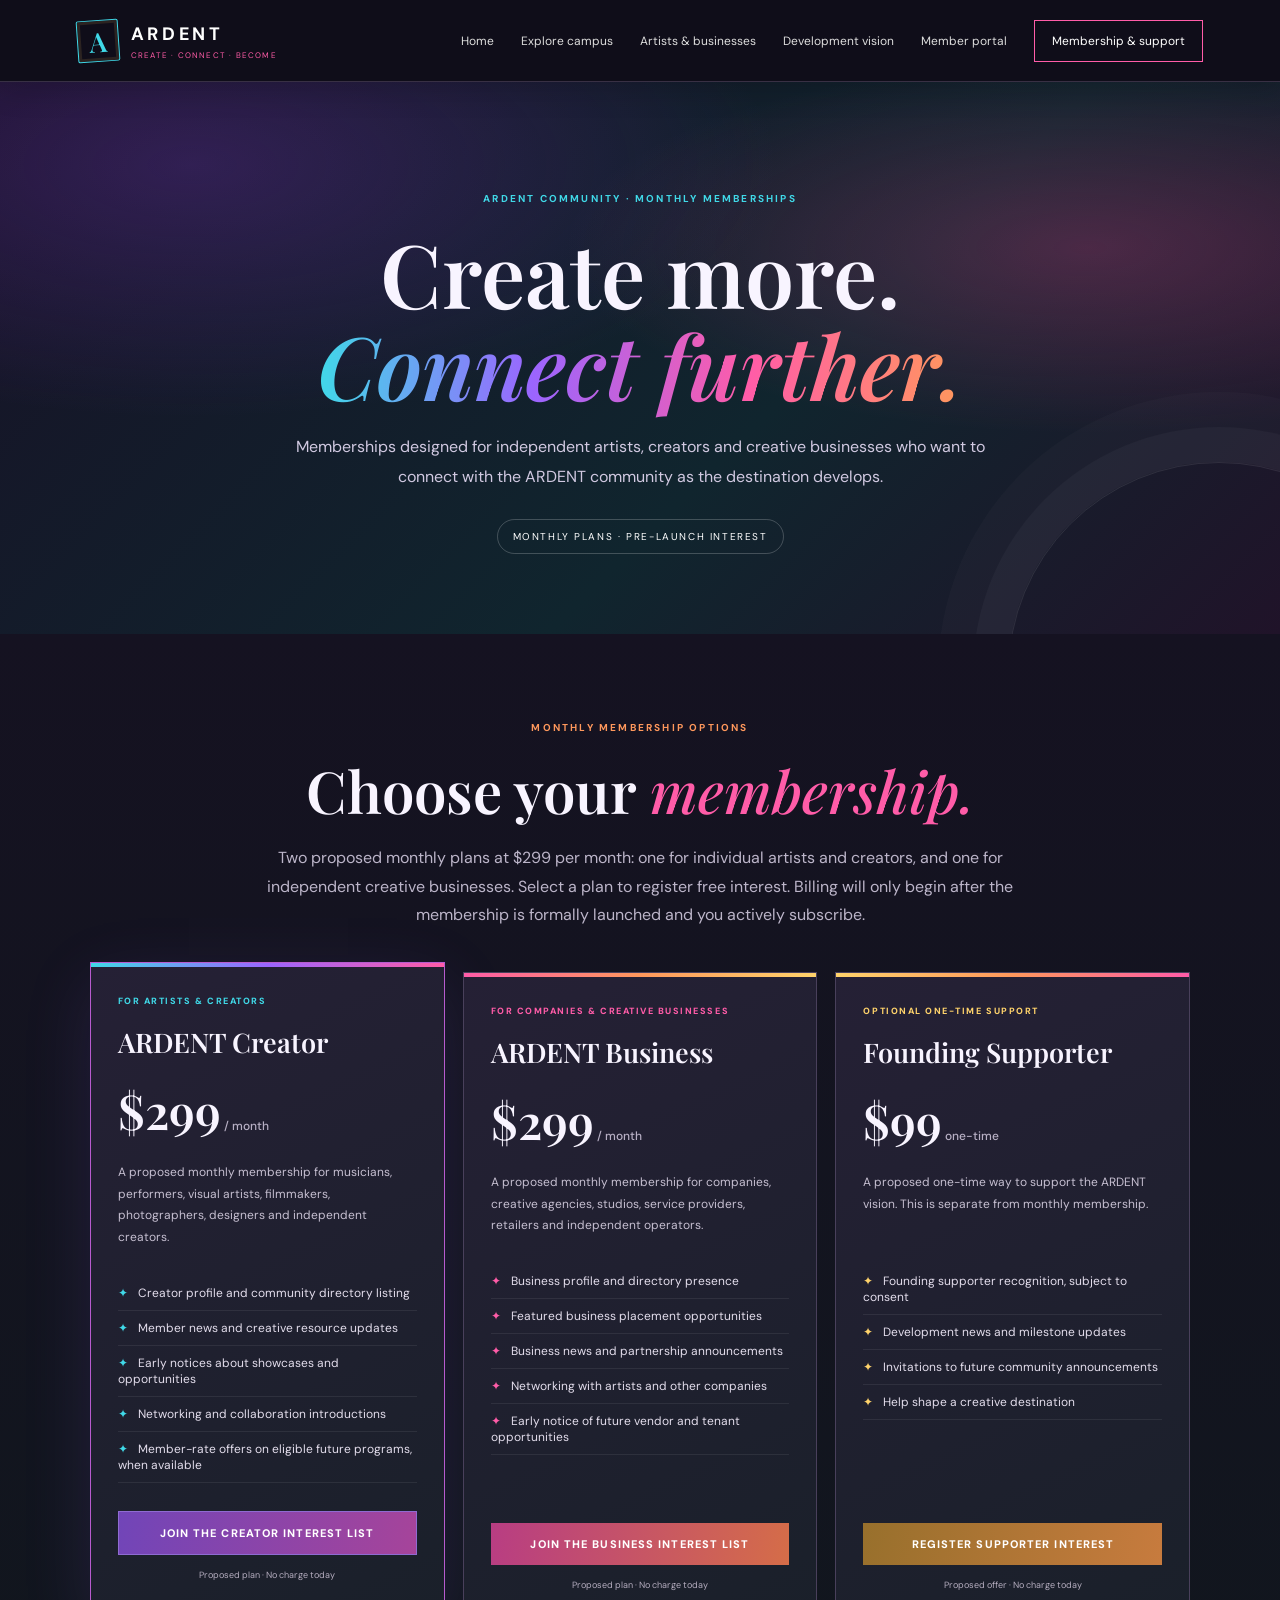
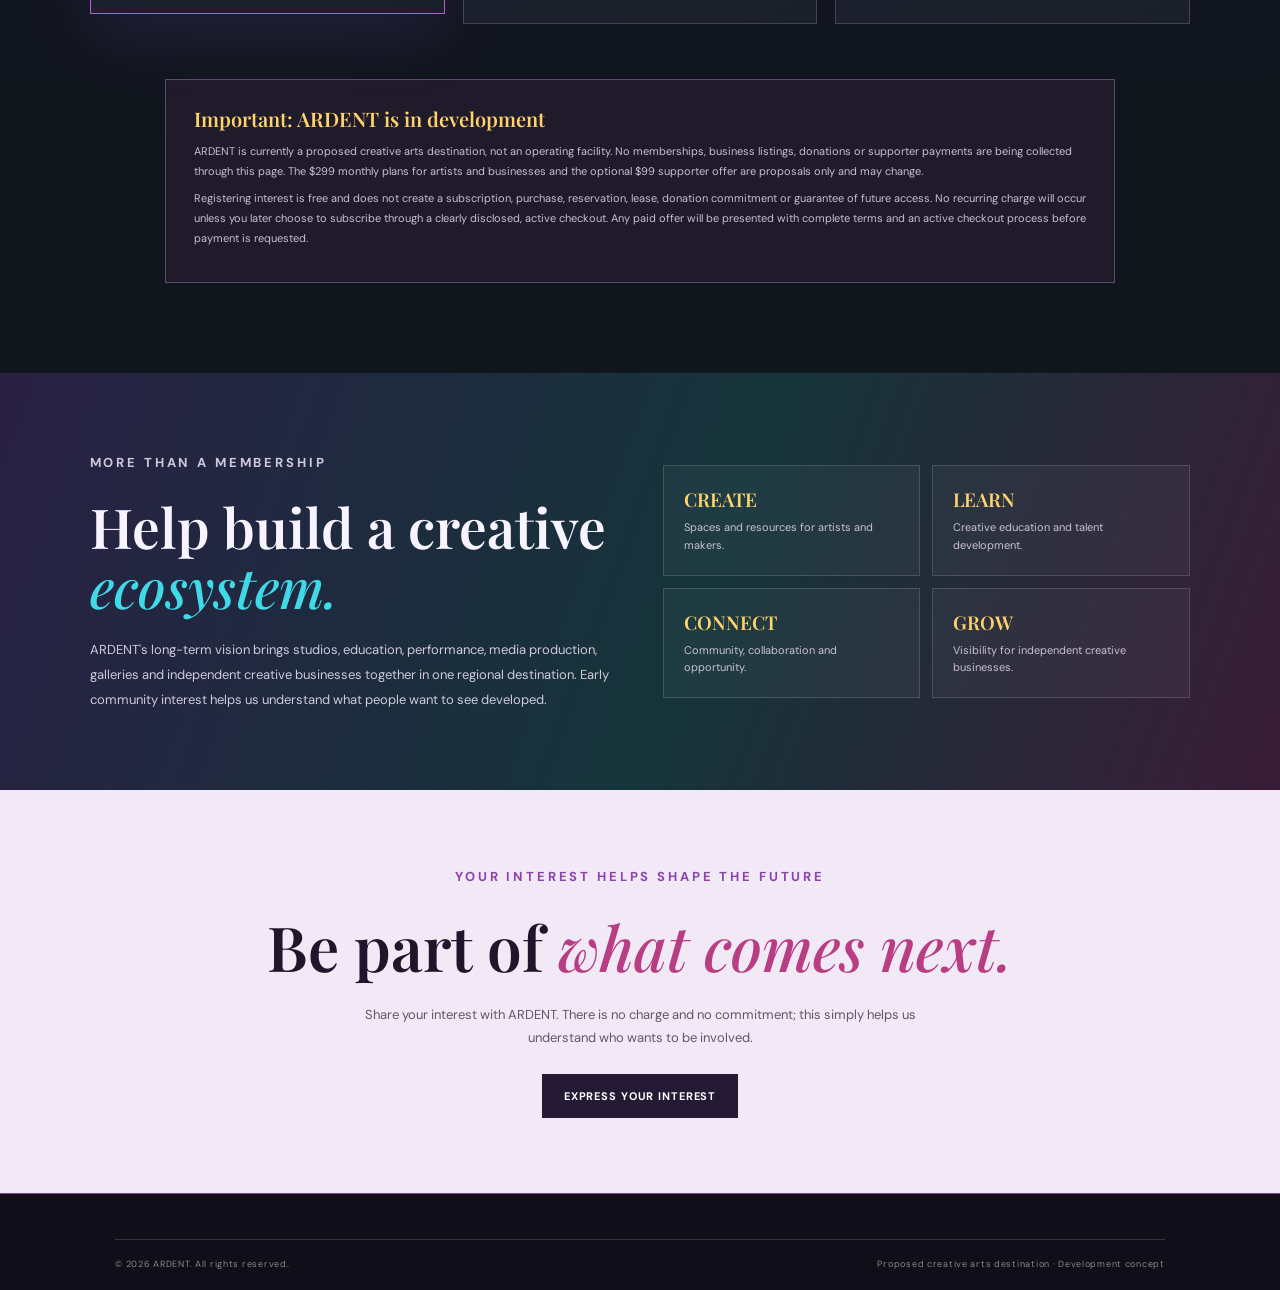
==== commit 49079c69: "Update artist and business memberships to $299 per month" ====
--- a/pricing.html
+++ b/pricing.html
@@ -25,13 +25,13 @@
 <header class="site-header"><a class="brand" href="index.html"><span class="brand-mark">A</span><span><b>ARDENT</b><small>CREATE · CONNECT · BECOME</small></span></a><button class="menu-toggle" type="button" aria-label="Open menu" aria-controls="primary-navigation" aria-expanded="false">☰</button><nav class="nav" id="primary-navigation"><a href="index.html">Home</a><a href="experience.html">Explore campus</a><a href="artists-businesses.html">Artists & businesses</a><a href="development.html">Development vision</a><a href="portal.html">Member portal</a><a class="nav-cta" href="#offers">Membership & support</a></nav></header>
 <main>
 <section class="pricing-hero"><p class="eyebrow">ARDENT COMMUNITY · MONTHLY MEMBERSHIPS</p><h1>Create more.<br><em>Connect further.</em></h1><p>Memberships designed for independent artists, creators and creative businesses who want to connect with the ARDENT community as the destination develops.</p><span class="prelaunch-pill">MONTHLY PLANS · PRE-LAUNCH INTEREST</span></section>
-<section class="pricing-main" id="offers"><div class="pricing-heading"><p class="eyebrow">MONTHLY MEMBERSHIP OPTIONS</p><h2>Choose your <em>membership.</em></h2><p>Two proposed monthly plans: one for individual artists and creators, and one for independent creative businesses. Select a plan to register free interest. Billing will only begin after the membership is formally launched and you actively subscribe.</p></div>
+<section class="pricing-main" id="offers"><div class="pricing-heading"><p class="eyebrow">MONTHLY MEMBERSHIP OPTIONS</p><h2>Choose your <em>membership.</em></h2><p>Two proposed monthly plans at $299 per month: one for individual artists and creators, and one for independent creative businesses. Select a plan to register free interest. Billing will only begin after the membership is formally launched and you actively subscribe.</p></div>
 <div class="pricing-grid">
-<article class="price-card featured"><span class="card-label">FOR ARTISTS & CREATORS</span><h3>ARDENT Creator</h3><div class="price">$19<small> / month</small></div><p>A proposed monthly membership for musicians, performers, visual artists, filmmakers, photographers, designers and independent creators.</p><ul><li>Creator profile and community directory listing</li><li>Member news and creative resource updates</li><li>Early notices about showcases and opportunities</li><li>Networking and collaboration introductions</li><li>Member-rate offers on eligible future programs, when available</li></ul><a class="interest-button" href="index.html#connect">JOIN THE CREATOR INTEREST LIST</a><p class="not-for-sale">Proposed plan · No charge today</p></article>
-<article class="price-card"><span class="card-label">FOR COMPANIES & CREATIVE BUSINESSES</span><h3>ARDENT Business</h3><div class="price">$49<small> / month</small></div><p>A proposed monthly membership for companies, creative agencies, studios, service providers, retailers and independent operators.</p><ul><li>Business profile and directory presence</li><li>Featured business placement opportunities</li><li>Business news and partnership announcements</li><li>Networking with artists and other companies</li><li>Early notice of future vendor and tenant opportunities</li></ul><a class="interest-button" href="index.html#connect">JOIN THE BUSINESS INTEREST LIST</a><p class="not-for-sale">Proposed plan · No charge today</p></article>
+<article class="price-card featured"><span class="card-label">FOR ARTISTS & CREATORS</span><h3>ARDENT Creator</h3><div class="price">$299<small> / month</small></div><p>A proposed monthly membership for musicians, performers, visual artists, filmmakers, photographers, designers and independent creators.</p><ul><li>Creator profile and community directory listing</li><li>Member news and creative resource updates</li><li>Early notices about showcases and opportunities</li><li>Networking and collaboration introductions</li><li>Member-rate offers on eligible future programs, when available</li></ul><a class="interest-button" href="index.html?interest=ARDENT%20Creator%20monthly%20membership#connect">JOIN THE CREATOR INTEREST LIST</a><p class="not-for-sale">Proposed plan · No charge today</p></article>
+<article class="price-card"><span class="card-label">FOR COMPANIES & CREATIVE BUSINESSES</span><h3>ARDENT Business</h3><div class="price">$299<small> / month</small></div><p>A proposed monthly membership for companies, creative agencies, studios, service providers, retailers and independent operators.</p><ul><li>Business profile and directory presence</li><li>Featured business placement opportunities</li><li>Business news and partnership announcements</li><li>Networking with artists and other companies</li><li>Early notice of future vendor and tenant opportunities</li></ul><a class="interest-button" href="index.html?interest=ARDENT%20Business%20monthly%20membership#connect">JOIN THE BUSINESS INTEREST LIST</a><p class="not-for-sale">Proposed plan · No charge today</p></article>
 <article class="price-card"><span class="card-label">OPTIONAL ONE-TIME SUPPORT</span><h3>Founding Supporter</h3><div class="price">$99<small> one-time</small></div><p>A proposed one-time way to support the ARDENT vision. This is separate from monthly membership.</p><ul><li>Founding supporter recognition, subject to consent</li><li>Development news and milestone updates</li><li>Invitations to future community announcements</li><li>Help shape a creative destination</li></ul><a class="interest-button" href="index.html#connect">REGISTER SUPPORTER INTEREST</a><p class="not-for-sale">Proposed offer · No charge today</p></article>
 </div>
-<div class="transparency"><h3>Important: ARDENT is in development</h3><p>ARDENT is currently a proposed creative arts destination, not an operating facility. No memberships, business listings, donations or supporter payments are being collected through this page. The $19 and $49 monthly plans and the optional $99 supporter offer are proposals only and may change.</p><p>Registering interest is free and does not create a subscription, purchase, reservation, lease, donation commitment or guarantee of future access. No recurring charge will occur unless you later choose to subscribe through a clearly disclosed, active checkout. Any paid offer will be presented with complete terms and an active checkout process before payment is requested.</p></div>
+<div class="transparency"><h3>Important: ARDENT is in development</h3><p>ARDENT is currently a proposed creative arts destination, not an operating facility. No memberships, business listings, donations or supporter payments are being collected through this page. The $299 monthly plans for artists and businesses and the optional $99 supporter offer are proposals only and may change.</p><p>Registering interest is free and does not create a subscription, purchase, reservation, lease, donation commitment or guarantee of future access. No recurring charge will occur unless you later choose to subscribe through a clearly disclosed, active checkout. Any paid offer will be presented with complete terms and an active checkout process before payment is requested.</p></div>
 </section>
 <section class="value-band"><div><p class="eyebrow">MORE THAN A MEMBERSHIP</p><h2>Help build a creative<br><em>ecosystem.</em></h2><p>ARDENT's long-term vision brings studios, education, performance, media production, galleries and independent creative businesses together in one regional destination. Early community interest helps us understand what people want to see developed.</p></div><div class="value-points"><div><b>CREATE</b><span>Spaces and resources for artists and makers.</span></div><div><b>LEARN</b><span>Creative education and talent development.</span></div><div><b>CONNECT</b><span>Community, collaboration and opportunity.</span></div><div><b>GROW</b><span>Visibility for independent creative businesses.</span></div></div></section>
 <section class="page-cta"><p class="eyebrow">YOUR INTEREST HELPS SHAPE THE FUTURE</p><h2>Be part of <em>what comes next.</em></h2><p>Share your interest with ARDENT. There is no charge and no commitment; this simply helps us understand who wants to be involved.</p><a class="button" href="index.html#connect">EXPRESS YOUR INTEREST</a></section>
